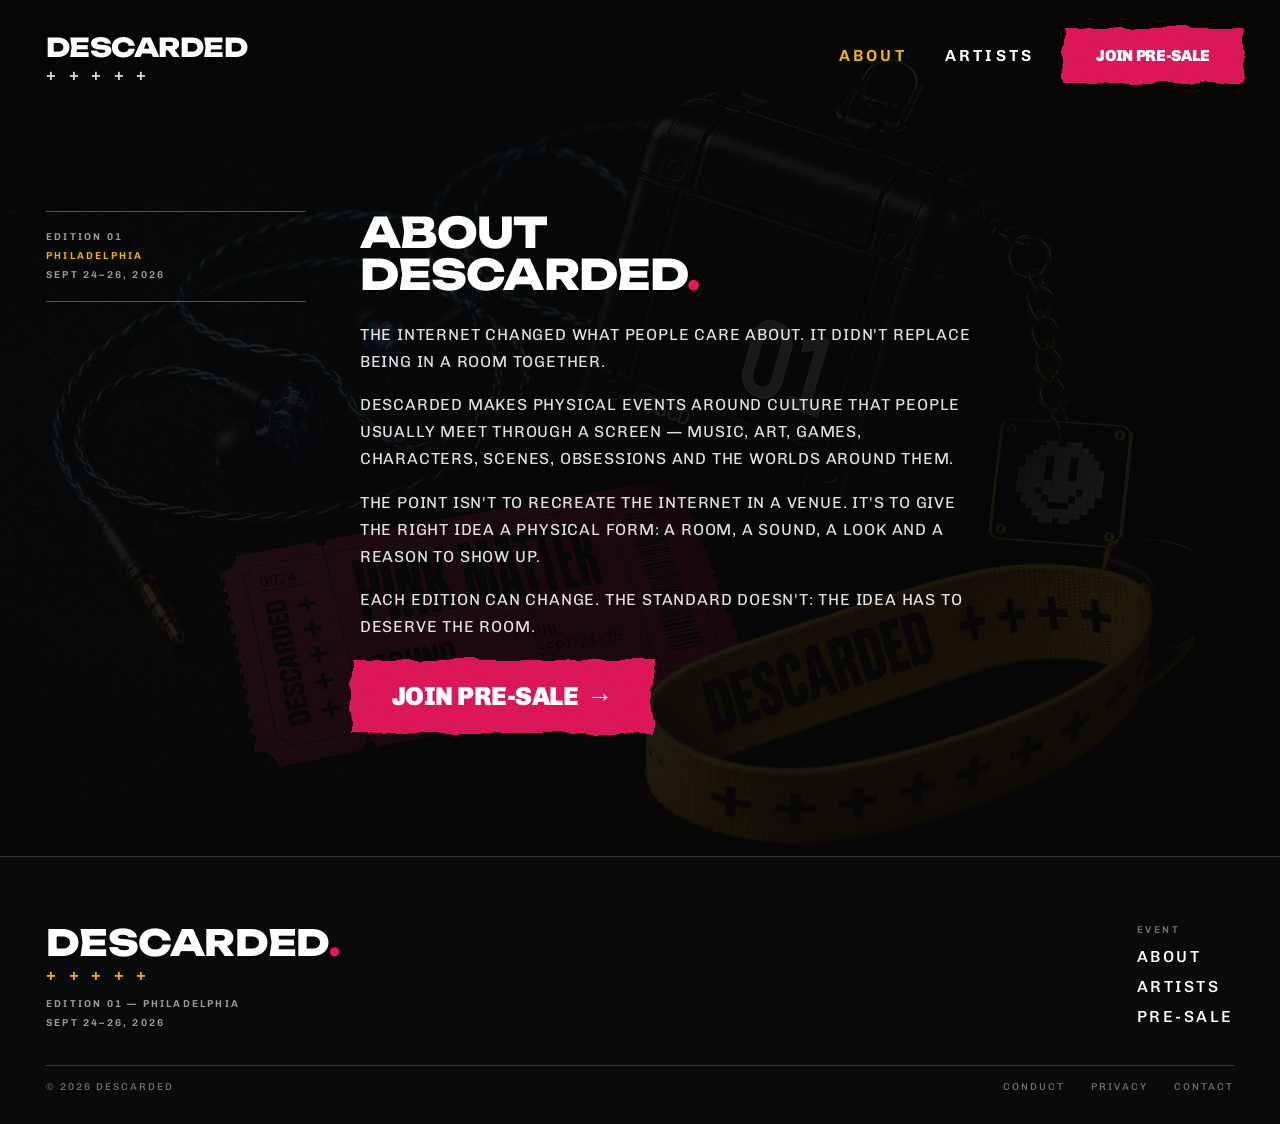
==== about.html @ ebac8784 "Initial commit: DESCARDED multi-page site Static site (Home/About/Artists + trust pages) with Cloudf" ====
<!doctype html>
<html lang="en">
<head>
<meta charset="utf-8">
<meta name="viewport" content="width=device-width, initial-scale=1">
<title>About — DESCARDED</title>
<meta name="description" content="DESCARDED makes physical events around culture that people usually meet through a screen — music, art, games, characters, scenes, obsessions and the worlds around them.">
<meta name="theme-color" content="#070707">
<!-- TODO: set once the production domain is live -->
<!-- <link rel="canonical" href="https://REPLACE-WITH-DOMAIN/about.html"> -->
<meta property="og:type" content="website">
<meta property="og:site_name" content="DESCARDED">
<meta property="og:title" content="About — DESCARDED">
<meta property="og:description" content="DESCARDED makes physical events around culture that people usually meet through a screen.">
<meta property="og:image" content="/assets/hero-still-life.jpg">
<!-- <meta property="og:url" content="https://REPLACE-WITH-DOMAIN/about.html"> -->
<meta name="twitter:card" content="summary_large_image">
<meta name="twitter:title" content="About — DESCARDED">
<meta name="twitter:description" content="DESCARDED makes physical events around culture that people usually meet through a screen.">
<meta name="twitter:image" content="/assets/hero-still-life.jpg">
<link rel="icon" type="image/svg+xml" href="data:image/svg+xml,%3Csvg xmlns='http://www.w3.org/2000/svg' viewBox='0 0 100 100'%3E%3Crect width='100' height='100' fill='%23070707'/%3E%3Ctext x='50' y='68' font-family='Arial,sans-serif' font-size='60' font-weight='900' fill='%23f3b700' text-anchor='middle'%3ED%3C/text%3E%3C/svg%3E">
<link rel="preconnect" href="https://fonts.googleapis.com">
<link rel="preconnect" href="https://fonts.gstatic.com" crossorigin>
<link href="https://fonts.googleapis.com/css2?family=Unbounded:wght@800&family=Chivo:ital,wght@0,400;0,500;0,600;0,700;0,900;1,400&display=swap" rel="stylesheet">
<link rel="stylesheet" href="/styles.css">
<style>
  .about-hero {
    position: relative; min-height: calc(100vh - 44px);
    display: flex; align-items: center; overflow: hidden;
  }
  .about-hero-bg {
    position: absolute; inset: 0;
    background-image: url("/assets/hero-still-life.jpg");
    background-size: cover; background-position: 78% 44%;
  }
  .about-hero-scrim { position: absolute; inset: 0; background: rgba(7,7,7,.9); }
  .about-hero-content {
    position: relative; width: 100%; max-width: 1440px; margin: 0 auto;
    padding: 150px clamp(20px,4vw,46px) 68px;
    display: flex; gap: clamp(26px,4.2vw,60px); flex-wrap: wrap; align-items: flex-start;
  }
  .about-rail { flex: 0 0 260px; display: flex; flex-direction: column; gap: 16px; }
  .about-rail-rule { height: 1px; background: rgba(255,255,255,.3); }
  .about-rail-facts { font: 600 10px/1.9 'Chivo', sans-serif; letter-spacing: .22em; color: var(--muted); }
  .about-rail-facts .accent-yellow { color: var(--yellow); }
  .about-main { flex: 1 1 520px; min-width: 0; }
  .about-h1 { font: 800 clamp(20px,4.6vw,42px)/1 'Unbounded', sans-serif; letter-spacing: -.02em; }
  .about-h1 .accent { color: var(--pink); }
  .about-body { margin-top: 26px; display: flex; flex-direction: column; gap: 16px; font: 400 16px/1.7 'Chivo', sans-serif; letter-spacing: .05em; color: rgba(255,255,255,.88); max-width: 62ch; }
  .about-cta { margin-top: 26px; display: inline-block; font-size: clamp(16px,2.6vw,26px); padding: 18px 32px 17px; }
</style>
</head>
<body>
<svg width="0" height="0" style="position:absolute;pointer-events:none" aria-hidden="true">
  <defs>
    <filter id="dscPaper" x="-14%" y="-24%" width="128%" height="148%" color-interpolation-filters="sRGB">
      <feTurbulence type="fractalNoise" baseFrequency="0.022 0.055" numOctaves="4" seed="9" result="w"></feTurbulence>
      <feDisplacementMap in="SourceGraphic" in2="w" scale="11" xChannelSelector="R" yChannelSelector="G" result="d"></feDisplacementMap>
      <feTurbulence type="fractalNoise" baseFrequency="0.85" numOctaves="3" seed="4" result="g"></feTurbulence>
      <feColorMatrix in="g" type="saturate" values="0" result="gs"></feColorMatrix>
      <feComponentTransfer in="gs" result="gt"><feFuncA type="linear" slope="0.22" intercept="0"></feFuncA></feComponentTransfer>
      <feComposite in="gt" in2="d" operator="in" result="gi"></feComposite>
      <feBlend in="d" in2="gi" mode="multiply"></feBlend>
    </filter>
    <filter id="dscPaperSm" x="-16%" y="-30%" width="132%" height="160%" color-interpolation-filters="sRGB">
      <feTurbulence type="fractalNoise" baseFrequency="0.04 0.09" numOctaves="4" seed="3" result="w"></feTurbulence>
      <feDisplacementMap in="SourceGraphic" in2="w" scale="6" xChannelSelector="R" yChannelSelector="G" result="d"></feDisplacementMap>
      <feTurbulence type="fractalNoise" baseFrequency="0.9" numOctaves="3" seed="6" result="g"></feTurbulence>
      <feColorMatrix in="g" type="saturate" values="0" result="gs"></feColorMatrix>
      <feComponentTransfer in="gs" result="gt"><feFuncA type="linear" slope="0.2" intercept="0"></feFuncA></feComponentTransfer>
      <feComposite in="gt" in2="d" operator="in" result="gi"></feComposite>
      <feBlend in="d" in2="gi" mode="multiply"></feBlend>
    </filter>
  </defs>
</svg>


<a class="skip-link" href="#main">Skip to content</a>

<!-- NAV:START -->
<header class="site-header">
  <div class="site-header-inner">
    <a class="brand-lockup" href="/"><span class="brand-mark">DESCARDED</span><span class="brand-plus on-photo">+ + + + +</span></a>

    <nav class="nav-primary" aria-label="Primary">
      <a href="/about.html" aria-current="page">ABOUT</a>
      <a href="/artists.html">ARTISTS</a>
      <button type="button" class="nav-cta" data-open-presale>JOIN PRE-SALE</button>
    </nav>

    <button type="button" class="menu-toggle" data-menu-toggle aria-label="Menu" aria-expanded="false" aria-controls="mobile-menu">
      <span></span>
      <span></span>
      <span class="close-glyph" aria-hidden="true">&times;</span>
    </button>
  </div>
</header>

<div id="mobile-menu" class="mobile-menu" data-mobile-menu hidden>
  <div class="mobile-menu-top">
    <a class="brand-lockup" href="/"><span class="brand-mark">DESCARDED</span><span class="brand-plus on-dark">+ + + + +</span></a>
  </div>
  <nav class="mobile-nav" aria-label="Primary">
    <a href="/">HOME</a>
    <a href="/about.html" aria-current="page">ABOUT</a>
    <a href="/artists.html">ARTISTS</a>
  </nav>
  <div class="mobile-menu-secondary">EDITION 01 <span class="accent">— PHILADELPHIA</span><br>SEPT 24–26, 2026</div>
  <div class="mobile-menu-cta">
    <button type="button" data-open-presale>JOIN PRE-SALE&nbsp; →</button>
  </div>
</div>
<!-- NAV:END -->

<main id="main">
  <section class="about-hero" data-screen-label="About">
    <div class="about-hero-bg"></div>
    <div class="about-hero-scrim"></div>
    <div class="about-hero-content">
      <div class="about-rail">
        <div class="about-rail-rule"></div>
        <div class="about-rail-facts">EDITION 01<br><span class="accent-yellow">PHILADELPHIA</span><br>SEPT 24–26, 2026</div>
        <div class="about-rail-rule"></div>
      </div>
      <div class="about-main">
        <h1 class="about-h1">ABOUT<br>DESCARDED<span class="accent">.</span></h1>
        <div class="about-body">
          <p>THE INTERNET CHANGED WHAT PEOPLE CARE ABOUT. IT DIDN'T REPLACE BEING IN A ROOM TOGETHER.</p>
          <p>DESCARDED MAKES PHYSICAL EVENTS AROUND CULTURE THAT PEOPLE USUALLY MEET THROUGH A SCREEN — MUSIC, ART, GAMES, CHARACTERS, SCENES, OBSESSIONS AND THE WORLDS AROUND THEM.</p>
          <p>THE POINT ISN'T TO RECREATE THE INTERNET IN A VENUE. IT'S TO GIVE THE RIGHT IDEA A PHYSICAL FORM: A ROOM, A SOUND, A LOOK AND A REASON TO SHOW UP.</p>
          <p>EACH EDITION CAN CHANGE. THE STANDARD DOESN'T: THE IDEA HAS TO DESERVE THE ROOM.</p>
        </div>
        <button type="button" class="nav-cta about-cta" data-open-presale>JOIN PRE-SALE&nbsp; →</button>
      </div>
    </div>
  </section>
</main>

<footer class="site-footer">
  <div class="site-footer-inner">
    <div class="footer-top">
      <div class="footer-brand">
        <span class="brand-mark">DESCARDED<span style="color:var(--pink)">.</span></span>
        <span class="brand-plus on-dark">+ + + + +</span>
        <div class="footer-facts">EDITION 01 — PHILADELPHIA<br>SEPT 24–26, 2026</div>
      </div>
      <div class="footer-nav">
        <span class="footer-nav-title">EVENT</span>
        <a href="/about.html">ABOUT</a>
        <a href="/artists.html">ARTISTS</a>
        <button type="button" class="footer-cta" data-open-presale>PRE-SALE</button>
      </div>
    </div>
    <div class="site-footer-legal">
      <span>© 2026 DESCARDED</span>
      <div class="footer-links">
        <a href="/conduct.html">CONDUCT</a>
        <a href="/privacy.html">PRIVACY</a>
        <a href="/contact.html">CONTACT</a>
      </div>
    </div>
  </div>
</footer>

<div class="presale-backdrop" data-presale-backdrop hidden></div>

<div class="presale-panel" data-presale-panel role="dialog" aria-modal="true" aria-label="Pre-sale access" hidden>
  <div data-presale-form-view>
    <div class="presale-head">
      <h2>PRE-SALE ACCESS</h2>
      <button type="button" class="presale-close" data-close-presale aria-label="Close">&times;</button>
    </div>

    <p class="presale-payoff">GET THE VENUE + FIRST TICKET RELEASE.</p>

    <form data-presale-form novalidate>
      <div class="field-group">
        <label class="field-label" for="presale-email">EMAIL</label>
        <input class="field-input" type="email" id="presale-email" name="email" autocomplete="email" required data-presale-email aria-describedby="presale-email-error">
      </div>
      <p class="field-error" id="presale-email-error" data-presale-field-error role="alert" hidden></p>

      <div class="sr-only" aria-hidden="true">
        <label for="presale-company">Leave this field blank</label>
        <input type="text" id="presale-company" name="company" tabindex="-1" autocomplete="off" data-presale-honeypot>
      </div>

      <button type="submit" class="presale-submit" data-presale-submit>JOIN</button>
      <p class="presale-status" data-presale-status role="status" aria-live="polite" hidden></p>
    </form>

    <p class="presale-privacy">WE'LL SEND DESCARDED EVENT UPDATES TO THIS EMAIL. UNSUBSCRIBE ANY TIME.</p>
  </div>

  <div class="presale-result" data-presale-result-view role="status" aria-live="polite" hidden>
    <h2 data-presale-result-headline></h2>
    <p data-presale-result-body></p>
    <button type="button" class="presale-result-done" data-close-presale>DONE</button>
  </div>
</div>

<script src="/app.js"></script>
</body>
</html>
---- styles.css ----
/* DESCARDED — shared styles. Dark, high-contrast, no theme switching (brand is fixed dark). */

:root {
  --bg: #070707;
  --fg: #ffffff;
  --muted: rgba(255, 255, 255, 0.6);
  --muted-dim: rgba(255, 255, 255, 0.4);
  --line: rgba(255, 255, 255, 0.18);
  --surface: #0a0a0a;
  --field: #000000;
  --field-border: rgba(255, 255, 255, 0.28);
  --pink: #e8175e;
  --pink-hover: #ff2e74;
  --yellow: #f3b700;
}

*, *::before, *::after { box-sizing: border-box; }
html, body { margin: 0; padding: 0; }
html { background: var(--bg); }
body {
  background: var(--bg);
  color: var(--fg);
  font-family: 'Chivo', -apple-system, BlinkMacSystemFont, sans-serif;
  line-height: 1.6;
  -webkit-font-smoothing: antialiased;
  overflow-x: hidden;
}
*:focus-visible { outline: 2px solid var(--yellow); outline-offset: 2px; }
a { color: var(--pink); text-decoration: none; }
a:hover { color: var(--pink-hover); }
h1, h2 { font-family: 'Unbounded', 'Chivo', sans-serif; font-weight: 800; letter-spacing: -0.02em; margin: 0; text-wrap: balance; }
p { margin: 0; }
button { font-family: inherit; }

.sr-only {
  position: absolute; width: 1px; height: 1px; overflow: hidden;
  clip: rect(0 0 0 0); white-space: nowrap; border: 0; padding: 0; margin: -1px;
}

.skip-link {
  position: absolute; left: 12px; top: -60px;
  background: var(--fg); color: #0a0a0a; font-weight: 700;
  padding: 10px 16px; border-radius: 4px; z-index: 100;
  transition: top 0.15s ease;
}
.skip-link:focus { top: 12px; }

/* ── Header / nav ── */
.site-header {
  position: absolute; top: 0; left: 0; right: 0; z-index: 40;
  padding: 34px clamp(20px, 4vw, 46px) 0;
}
.site-header-inner {
  max-width: 1348px; margin: 0 auto;
  display: flex; align-items: flex-start; justify-content: space-between; gap: 24px;
}
.brand-lockup { display: flex; flex-direction: column; gap: 7px; color: var(--fg); }
.brand-mark {
  font: 800 26px/1 'Unbounded', sans-serif; letter-spacing: -0.02em; color: var(--fg);
}
.brand-mark:hover { color: var(--fg); }
.brand-plus { font: 700 16px/1 'Chivo', sans-serif; letter-spacing: 0.3em; }
.brand-plus.on-photo { color: rgba(255,255,255,0.85); }
.brand-plus.on-dark { color: var(--yellow); }

.nav-primary { display: flex; align-items: center; gap: 38px; }
.nav-primary a {
  font: 600 16px/1 'Chivo', sans-serif; letter-spacing: 0.2em; color: var(--fg);
}
.nav-primary a:hover { color: var(--yellow); }
.nav-primary a[aria-current="page"] { color: var(--yellow); }

.nav-cta, .presale-submit, .send-submission, .mobile-menu-cta button {
  position: relative; z-index: 0;
  background: none; border: none; color: #fff;
  font: 900 16px/1 'Chivo', sans-serif; letter-spacing: -0.02em;
  padding: 14px 24px 13px; cursor: pointer; transition: transform 0.12s;
}
.nav-cta::before, .presale-submit::before, .send-submission::before, .mobile-menu-cta button::before {
  content: ''; position: absolute; inset: -6px -9px;
  background: var(--pink); filter: url(#dscPaper); z-index: -1;
}
.nav-cta:hover, .presale-submit:hover, .send-submission:hover, .mobile-menu-cta button:hover {
  transform: translate(-3px, -3px);
}

.menu-toggle {
  display: none; background: none; border: none; cursor: pointer;
  flex-direction: column; gap: 5px; padding: 10px 2px;
}
.menu-toggle span { width: 28px; height: 2px; background: var(--fg); display: block; }
.menu-toggle span:last-child { width: 17px; background: var(--yellow); }
.menu-toggle .close-glyph { display: none; }
.menu-toggle[aria-expanded="true"] span:not(.close-glyph) { display: none; }
.menu-toggle[aria-expanded="true"] .close-glyph {
  display: block; width: auto; height: auto; background: none;
  font: 900 26px/1 'Chivo', sans-serif; color: var(--fg);
}

@media (max-width: 899px) {
  .nav-primary { display: none; }
  .menu-toggle { display: flex; }
}

.mobile-menu {
  position: fixed; inset: 0; z-index: 60; background: var(--bg);
  display: flex; flex-direction: column;
}
.mobile-menu-top {
  display: flex; align-items: flex-start; justify-content: space-between;
  padding: 34px clamp(20px, 4vw, 46px) 0;
}
.mobile-menu nav.mobile-nav {
  flex: 1; display: flex; flex-direction: column; justify-content: center;
  padding: 0 clamp(20px, 4vw, 46px); gap: 2px;
}
.mobile-nav a {
  font: 800 42px/1.18 'Unbounded', sans-serif; letter-spacing: -0.02em; color: var(--fg);
}
.mobile-nav a:hover { color: var(--yellow); }
.mobile-menu-cta { padding: 0 clamp(20px, 4vw, 46px) 42px; }
.mobile-menu-cta button {
  width: 100%; font-size: 26px; padding: 18px 0 17px;
}
.mobile-menu-secondary {
  margin-top: 26px; padding: 0 clamp(20px, 4vw, 46px);
  font: 600 10px/1.9 'Chivo', sans-serif; letter-spacing: 0.22em; color: var(--muted);
}
.mobile-menu-secondary .accent { color: var(--yellow); }

/* ── Editorial pages (conduct / privacy / contact) ── */
main { display: block; }
.editorial-wrap {
  position: relative; min-height: calc(100vh - 44px);
  display: flex; align-items: center;
}
.editorial {
  position: relative; width: 100%; max-width: 900px;
  margin: 0 auto; padding: 150px clamp(20px, 4vw, 46px) 68px;
}
.editorial-label {
  font: 600 10px/1 'Chivo', sans-serif; letter-spacing: 0.3em; color: var(--yellow);
  margin: 0 0 16px;
}
.editorial-headline {
  font: 800 clamp(26px, 6.8vw, 56px)/1.02 'Unbounded', sans-serif; letter-spacing: -0.02em;
}
.editorial-body {
  margin-top: 26px; display: flex; flex-direction: column; gap: 16px;
  font: 400 16px/1.7 'Chivo', sans-serif; letter-spacing: 0.05em; color: rgba(255,255,255,0.85);
  max-width: 62ch;
}
.editorial-todo {
  margin-top: 26px; border: 1px dashed var(--line); color: var(--muted);
  font: 500 14px/1.6 'Chivo', sans-serif; letter-spacing: 0.02em;
  padding: 20px; max-width: 62ch;
}
.editorial-fact {
  margin-top: 26px; font: 600 10px/1.7 'Chivo', sans-serif;
  letter-spacing: 0.18em; color: var(--muted-dim);
}

/* ── Footer ── */
.site-footer { background: var(--surface); border-top: 1px solid var(--line); }
.site-footer-inner {
  max-width: 1348px; margin: 0 auto;
  padding: clamp(26px, 6vw, 68px) clamp(20px, 4vw, 46px) 32px;
}
.footer-top {
  display: flex; justify-content: space-between; gap: clamp(26px, 4vw, 68px); flex-wrap: wrap;
}
.footer-brand { display: flex; flex-direction: column; gap: 12px; }
.footer-brand .brand-mark { font-size: clamp(26px, 4.4vw, 36px); }
.footer-brand .brand-plus { margin-top: -6px; }
.footer-facts {
  font: 600 10px/1.9 'Chivo', sans-serif; letter-spacing: 0.22em; color: var(--muted);
}
.footer-facts .accent { color: var(--yellow); }
.footer-nav {
  display: flex; flex-direction: column; gap: 14px;
}
.footer-nav-title {
  font: 600 10px/1 'Chivo', sans-serif; letter-spacing: 0.26em; color: var(--muted-dim);
}
.footer-nav a { font: 500 16px/1 'Chivo', sans-serif; letter-spacing: 0.16em; color: var(--fg); }
.footer-nav a:hover { color: var(--yellow); }
.footer-nav button.footer-cta {
  background: none; border: none; padding: 0; text-align: left;
  font: 500 16px/1 'Chivo', sans-serif; letter-spacing: 0.16em; color: var(--fg); cursor: pointer;
}
.footer-nav button.footer-cta:hover { color: var(--yellow); }

.site-footer-legal {
  margin-top: 32px; padding-top: 16px; border-top: 1px solid var(--line);
  display: flex; justify-content: space-between; gap: 16px; flex-wrap: wrap;
  font: 500 10px/1 'Chivo', sans-serif; letter-spacing: 0.2em; color: var(--muted-dim);
}
.footer-links { display: flex; gap: 26px; flex-wrap: wrap; }
.footer-links a { color: var(--muted-dim); }
.footer-links a:hover { color: var(--fg); }
.footer-links a[aria-current="page"] { color: var(--fg); }

/* ── Presale modal (shared across every page) ── */
.presale-backdrop {
  position: fixed; inset: 0; z-index: 70; background: rgba(0, 0, 0, 0.85);
}
.presale-panel {
  position: fixed; z-index: 71; inset: 0; margin: auto;
  width: min(100% - 40px, 560px); height: fit-content; max-height: calc(100vh - 40px);
  overflow-y: auto;
  background: #0b0b0b; border: 1px solid rgba(255, 255, 255, 0.2);
  padding: clamp(26px, 4vw, 42px) clamp(20px, 3.4vw, 30px);
}
.presale-head {
  display: flex; align-items: flex-start; justify-content: space-between; gap: 16px;
  margin-bottom: 16px;
}
.presale-head h2 {
  font: 800 clamp(26px, 6vw, 36px)/1.02 'Unbounded', sans-serif; letter-spacing: -0.02em;
}
.presale-close {
  background: none; border: none; font: 900 26px/1 'Chivo', sans-serif;
  color: rgba(255, 255, 255, 0.6); cursor: pointer; flex: none;
}
.presale-close:hover { color: var(--fg); }
.presale-payoff {
  font: 400 16px/1.6 'Chivo', sans-serif; letter-spacing: 0.05em; color: rgba(255,255,255,0.75);
  margin-bottom: 20px;
}
.field-group { display: flex; flex-direction: column; gap: 8px; }
.field-label {
  font: 600 10px/1 'Chivo', sans-serif; letter-spacing: 0.24em; color: rgba(255,255,255,0.55);
}
.field-input, .field-select, .field-textarea {
  background: var(--field); border: 1px solid var(--field-border); color: var(--fg);
  font: 400 16px/1 'Chivo', sans-serif; letter-spacing: 0.03em; padding: 15px 14px;
  width: 100%;
}
.field-textarea { font-family: inherit; resize: vertical; padding-top: 12px; }
.field-select { appearance: none; }
.field-input:focus, .field-select:focus, .field-textarea:focus { border-color: var(--yellow); outline: none; }
.field-error {
  font: 600 10px/1.5 'Chivo', sans-serif; letter-spacing: 0.1em; color: var(--pink); margin-top: 8px;
}
.presale-submit { width: 100%; margin-top: 16px; padding: 17px 0 16px; font-size: clamp(16px, 2.6vw, 22px); }
.presale-submit:disabled { opacity: 0.6; cursor: default; }
.presale-status { margin-top: 12px; font: 600 10px/1.5 'Chivo', sans-serif; letter-spacing: 0.1em; color: var(--yellow); }
.presale-privacy {
  margin-top: 16px; font: 600 10px/1.6 'Chivo', sans-serif; letter-spacing: 0.05em; color: var(--muted-dim);
}

.presale-result h2 {
  font: 800 clamp(26px, 6vw, 36px)/1.02 'Unbounded', sans-serif; letter-spacing: -0.02em;
}
.presale-result p { margin-top: 14px; font: 400 16px/1.6 'Chivo', sans-serif; letter-spacing: 0.05em; color: rgba(255,255,255,0.8); }
.presale-result-done {
  margin-top: 20px; background: none; border: 1px solid rgba(255,255,255,0.36); color: var(--fg);
  font: 900 16px/1 'Chivo', sans-serif; letter-spacing: -0.02em; padding: 15px 0 14px;
  width: 100%; cursor: pointer;
}
.presale-result-done:hover { border-color: var(--fg); background: rgba(255,255,255,0.07); }

[hidden] { display: none !important; }

/* ── Ticker ── */
.ticker {
  height: 44px; border-top: 1px solid var(--line); background: rgba(0,0,0,0.5);
  display: flex; align-items: center; overflow: hidden;
}
.ticker-track {
  display: flex; gap: 34px; white-space: nowrap; padding-left: 34px;
  font: 600 10px/1 'Chivo', sans-serif; letter-spacing: 0.26em; color: rgba(255,255,255,0.62);
  animation: dscMarquee 26s linear infinite;
}
.ticker-track .accent-yellow { color: var(--yellow); }
.ticker-track .accent-pink { color: var(--pink); }
@keyframes dscMarquee { from { transform: translateX(0); } to { transform: translateX(-50%); } }
@media (prefers-reduced-motion: reduce) {
  .ticker-track { animation: none; }
}
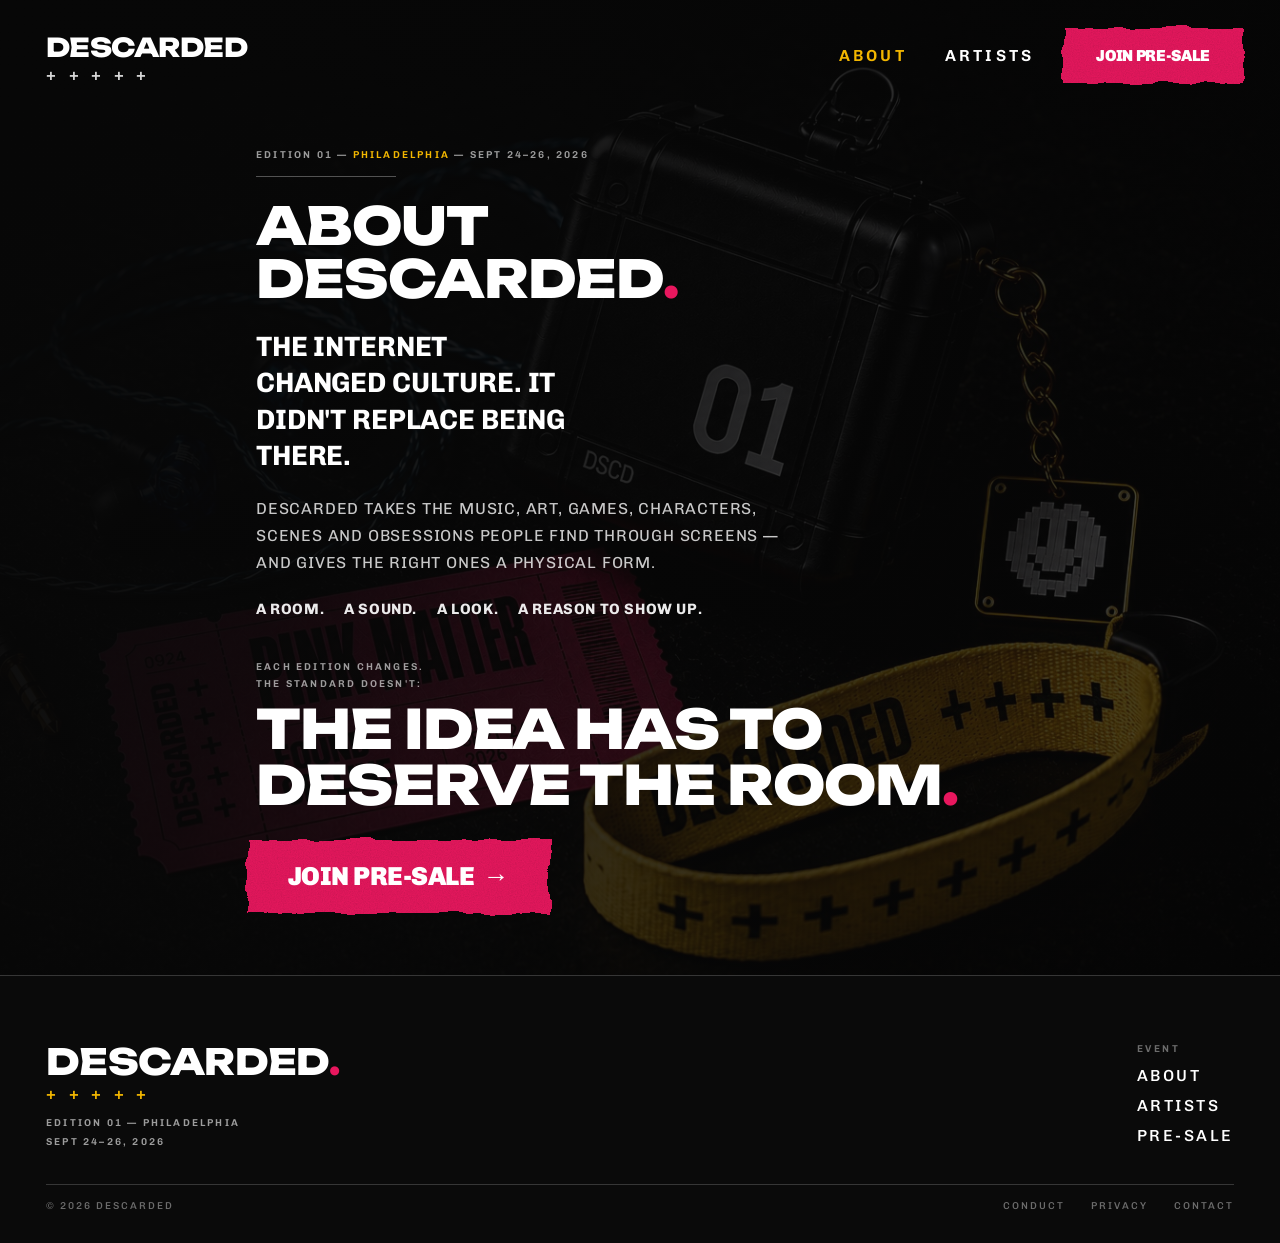
==== commit 2e9595cf: "feat: refine about and artist submission pages About: replaced four evenly-weighted paragraphs with " ====
--- a/about.html
+++ b/about.html
@@ -24,6 +24,9 @@
 <link href="https://fonts.googleapis.com/css2?family=Unbounded:wght@800&family=Chivo:ital,wght@0,400;0,500;0,600;0,700;0,900;1,400&display=swap" rel="stylesheet">
 <link rel="stylesheet" href="/styles.css">
 <style>
+  /* Deliberately a single editorial column, not the two-column rail+body
+     split used on Artists — that's the main compositional differentiator
+     between the two pages (see repo README/commit notes). */
   .about-hero {
     position: relative; min-height: calc(100vh - 44px);
     display: flex; align-items: center; overflow: hidden;
@@ -31,23 +34,59 @@
   .about-hero-bg {
     position: absolute; inset: 0;
     background-image: url("/assets/hero-still-life.jpg");
-    background-size: cover; background-position: 78% 44%;
-  }
-  .about-hero-scrim { position: absolute; inset: 0; background: rgba(7,7,7,.9); }
+    background-size: cover; background-position: 85% 38%;
+  }
+  .about-hero-scrim {
+    position: absolute; inset: 0;
+    background: linear-gradient(115deg, #070707 0%, rgba(7,7,7,.95) 32%, rgba(7,7,7,.82) 58%, rgba(7,7,7,.7) 100%);
+  }
   .about-hero-content {
-    position: relative; width: 100%; max-width: 1440px; margin: 0 auto;
+    position: relative; width: 100%; max-width: 860px; margin: 0 auto;
     padding: 150px clamp(20px,4vw,46px) 68px;
-    display: flex; gap: clamp(26px,4.2vw,60px); flex-wrap: wrap; align-items: flex-start;
-  }
-  .about-rail { flex: 0 0 260px; display: flex; flex-direction: column; gap: 16px; }
-  .about-rail-rule { height: 1px; background: rgba(255,255,255,.3); }
-  .about-rail-facts { font: 600 10px/1.9 'Chivo', sans-serif; letter-spacing: .22em; color: var(--muted); }
-  .about-rail-facts .accent-yellow { color: var(--yellow); }
-  .about-main { flex: 1 1 520px; min-width: 0; }
-  .about-h1 { font: 800 clamp(20px,4.6vw,42px)/1 'Unbounded', sans-serif; letter-spacing: -.02em; }
+  }
+
+  .about-eyebrow {
+    font: 600 10px/1 'Chivo', sans-serif; letter-spacing: .22em; color: var(--muted);
+  }
+  .about-eyebrow .accent-yellow { color: var(--yellow); }
+  .about-eyebrow-rule { width: 140px; height: 1px; background: rgba(255,255,255,.3); margin-top: 16px; }
+
+  .about-h1 {
+    margin-top: 22px;
+    font: 800 clamp(28px,6vw,52px)/1.02 'Unbounded', sans-serif; letter-spacing: -.02em;
+  }
   .about-h1 .accent { color: var(--pink); }
-  .about-body { margin-top: 26px; display: flex; flex-direction: column; gap: 16px; font: 400 16px/1.7 'Chivo', sans-serif; letter-spacing: .05em; color: rgba(255,255,255,.88); max-width: 62ch; }
-  .about-cta { margin-top: 26px; display: inline-block; font-size: clamp(16px,2.6vw,26px); padding: 18px 32px 17px; }
+
+  .about-thesis {
+    margin-top: 24px;
+    font: 700 clamp(19px,3.2vw,28px)/1.3 'Chivo', sans-serif; letter-spacing: -.005em;
+    color: #fff; max-width: 19ch;
+  }
+
+  .about-copy {
+    margin-top: 20px;
+    font: 400 16px/1.7 'Chivo', sans-serif; letter-spacing: .05em; color: rgba(255,255,255,.78);
+    max-width: 54ch;
+  }
+
+  .about-elements {
+    margin-top: 22px; display: flex; flex-wrap: wrap; gap: 6px 20px;
+    font: 700 15px/1.5 'Chivo', sans-serif; letter-spacing: .04em; color: rgba(255,255,255,.92);
+  }
+
+  /* The manifesto payoff is the page's one major visual moment — matched
+     in scale to the H1 elsewhere on the site, not styled as body copy. */
+  .about-manifesto { margin-top: 38px; }
+  .about-manifesto-eyebrow {
+    font: 600 10px/1.7 'Chivo', sans-serif; letter-spacing: .22em; color: var(--muted);
+  }
+  .about-manifesto-payoff {
+    margin-top: 8px;
+    font: 800 clamp(28px,6.4vw,54px)/1.05 'Unbounded', sans-serif; letter-spacing: -.02em; color: #fff;
+  }
+  .about-manifesto-payoff .accent { color: var(--pink); }
+
+  .about-cta { margin-top: 32px; display: inline-block; font-size: clamp(16px,2.6vw,26px); padding: 18px 32px 17px; }
 </style>
 </head>
 <body>
@@ -117,21 +156,28 @@
     <div class="about-hero-bg"></div>
     <div class="about-hero-scrim"></div>
     <div class="about-hero-content">
-      <div class="about-rail">
-        <div class="about-rail-rule"></div>
-        <div class="about-rail-facts">EDITION 01<br><span class="accent-yellow">PHILADELPHIA</span><br>SEPT 24–26, 2026</div>
-        <div class="about-rail-rule"></div>
-      </div>
-      <div class="about-main">
-        <h1 class="about-h1">ABOUT<br>DESCARDED<span class="accent">.</span></h1>
-        <div class="about-body">
-          <p>THE INTERNET CHANGED WHAT PEOPLE CARE ABOUT. IT DIDN'T REPLACE BEING IN A ROOM TOGETHER.</p>
-          <p>DESCARDED MAKES PHYSICAL EVENTS AROUND CULTURE THAT PEOPLE USUALLY MEET THROUGH A SCREEN — MUSIC, ART, GAMES, CHARACTERS, SCENES, OBSESSIONS AND THE WORLDS AROUND THEM.</p>
-          <p>THE POINT ISN'T TO RECREATE THE INTERNET IN A VENUE. IT'S TO GIVE THE RIGHT IDEA A PHYSICAL FORM: A ROOM, A SOUND, A LOOK AND A REASON TO SHOW UP.</p>
-          <p>EACH EDITION CAN CHANGE. THE STANDARD DOESN'T: THE IDEA HAS TO DESERVE THE ROOM.</p>
-        </div>
-        <button type="button" class="nav-cta about-cta" data-open-presale>JOIN PRE-SALE&nbsp; →</button>
-      </div>
+      <div class="about-eyebrow">EDITION 01 — <span class="accent-yellow">PHILADELPHIA</span> — SEPT 24–26, 2026</div>
+      <div class="about-eyebrow-rule"></div>
+
+      <h1 class="about-h1">ABOUT<br>DESCARDED<span class="accent">.</span></h1>
+
+      <p class="about-thesis">THE INTERNET CHANGED CULTURE. IT DIDN'T REPLACE BEING THERE.</p>
+
+      <p class="about-copy">DESCARDED TAKES THE MUSIC, ART, GAMES, CHARACTERS, SCENES AND OBSESSIONS PEOPLE FIND THROUGH SCREENS — AND GIVES THE RIGHT ONES A PHYSICAL FORM.</p>
+
+      <div class="about-elements">
+        <span>A ROOM.</span>
+        <span>A SOUND.</span>
+        <span>A LOOK.</span>
+        <span>A REASON TO SHOW UP.</span>
+      </div>
+
+      <div class="about-manifesto">
+        <p class="about-manifesto-eyebrow">EACH EDITION CHANGES.<br>THE STANDARD DOESN'T:</p>
+        <p class="about-manifesto-payoff">THE IDEA HAS TO<br>DESERVE THE ROOM<span class="accent">.</span></p>
+      </div>
+
+      <button type="button" class="nav-cta about-cta" data-open-presale>JOIN PRE-SALE&nbsp; →</button>
     </div>
   </section>
 </main>
@@ -162,6 +208,7 @@
   </div>
 </footer>
 
+<!-- PRESALE:START -->
 <div class="presale-backdrop" data-presale-backdrop hidden></div>
 
 <div class="presale-panel" data-presale-panel role="dialog" aria-modal="true" aria-label="Pre-sale access" hidden>
@@ -174,11 +221,37 @@
     <p class="presale-payoff">GET THE VENUE + FIRST TICKET RELEASE.</p>
 
     <form data-presale-form novalidate>
+      <div class="field-row">
+        <div class="field-group">
+          <label class="field-label" for="presale-first-name">FIRST NAME</label>
+          <input class="field-input" type="text" id="presale-first-name" name="first_name" autocomplete="given-name">
+        </div>
+        <div class="field-group">
+          <label class="field-label" for="presale-last-name">LAST NAME</label>
+          <input class="field-input" type="text" id="presale-last-name" name="last_name" autocomplete="family-name">
+        </div>
+      </div>
+
       <div class="field-group">
         <label class="field-label" for="presale-email">EMAIL</label>
         <input class="field-input" type="email" id="presale-email" name="email" autocomplete="email" required data-presale-email aria-describedby="presale-email-error">
       </div>
+
+      <div class="field-group">
+        <label class="field-label" for="presale-phone">PHONE (OPTIONAL)</label>
+        <input class="field-input" type="tel" id="presale-phone" name="phone" autocomplete="tel" data-presale-phone>
+      </div>
+
       <p class="field-error" id="presale-email-error" data-presale-field-error role="alert" hidden></p>
+
+      <!-- SMS opt-in copy below is DRAFT/PLACEHOLDER, not yet legally
+           reviewed — flagged in README under "still needs review" before
+           production. Checkbox is unchecked by default; submitting the
+           form without checking it is fully supported. -->
+      <label class="field-checkbox">
+        <input type="checkbox" id="presale-sms-consent" name="sms_consent" data-presale-sms-consent>
+        <span>ALSO TEXT ME UPDATES. MSG &amp; DATA RATES MAY APPLY. REPLY STOP TO OPT OUT.</span>
+      </label>
 
       <div class="sr-only" aria-hidden="true">
         <label for="presale-company">Leave this field blank</label>
@@ -198,6 +271,7 @@
     <button type="button" class="presale-result-done" data-close-presale>DONE</button>
   </div>
 </div>
+<!-- PRESALE:END -->
 
 <script src="/app.js"></script>
 </body>
--- a/styles.css
+++ b/styles.css
@@ -227,6 +227,8 @@
   font: 400 16px/1.6 'Chivo', sans-serif; letter-spacing: 0.05em; color: rgba(255,255,255,0.75);
   margin-bottom: 20px;
 }
+.field-row { display: flex; gap: 16px; flex-wrap: wrap; }
+.field-row .field-group { flex: 1 1 160px; }
 .field-group { display: flex; flex-direction: column; gap: 8px; }
 .field-label {
   font: 600 10px/1 'Chivo', sans-serif; letter-spacing: 0.24em; color: rgba(255,255,255,0.55);
@@ -237,10 +239,28 @@
   width: 100%;
 }
 .field-textarea { font-family: inherit; resize: vertical; padding-top: 12px; }
-.field-select { appearance: none; }
+.field-select {
+  appearance: none;
+  /* appearance:none drops the native dropdown arrow — replace it so a
+     <select> doesn't read as a plain text input. */
+  background-image: url("data:image/svg+xml,%3Csvg xmlns='http://www.w3.org/2000/svg' viewBox='0 0 20 20' fill='none' stroke='%23ffffff' stroke-opacity='.6' stroke-width='2' stroke-linecap='round' stroke-linejoin='round'%3E%3Cpolyline points='5 8 10 13 15 8'%3E%3C/polyline%3E%3C/svg%3E");
+  background-repeat: no-repeat;
+  background-position: right 14px center;
+  background-size: 16px;
+  padding-right: 42px;
+}
+.field-select:invalid { color: rgba(255, 255, 255, 0.45); }
 .field-input:focus, .field-select:focus, .field-textarea:focus { border-color: var(--yellow); outline: none; }
 .field-error {
   font: 600 10px/1.5 'Chivo', sans-serif; letter-spacing: 0.1em; color: var(--pink); margin-top: 8px;
+}
+.field-checkbox {
+  display: flex; align-items: flex-start; gap: 10px; cursor: pointer;
+  font: 400 13px/1.5 'Chivo', sans-serif; letter-spacing: 0.03em; color: rgba(255,255,255,0.68);
+}
+.field-checkbox input[type="checkbox"] {
+  flex: none; width: 18px; height: 18px; margin-top: 1px;
+  accent-color: var(--pink); cursor: pointer;
 }
 .presale-submit { width: 100%; margin-top: 16px; padding: 17px 0 16px; font-size: clamp(16px, 2.6vw, 22px); }
 .presale-submit:disabled { opacity: 0.6; cursor: default; }
